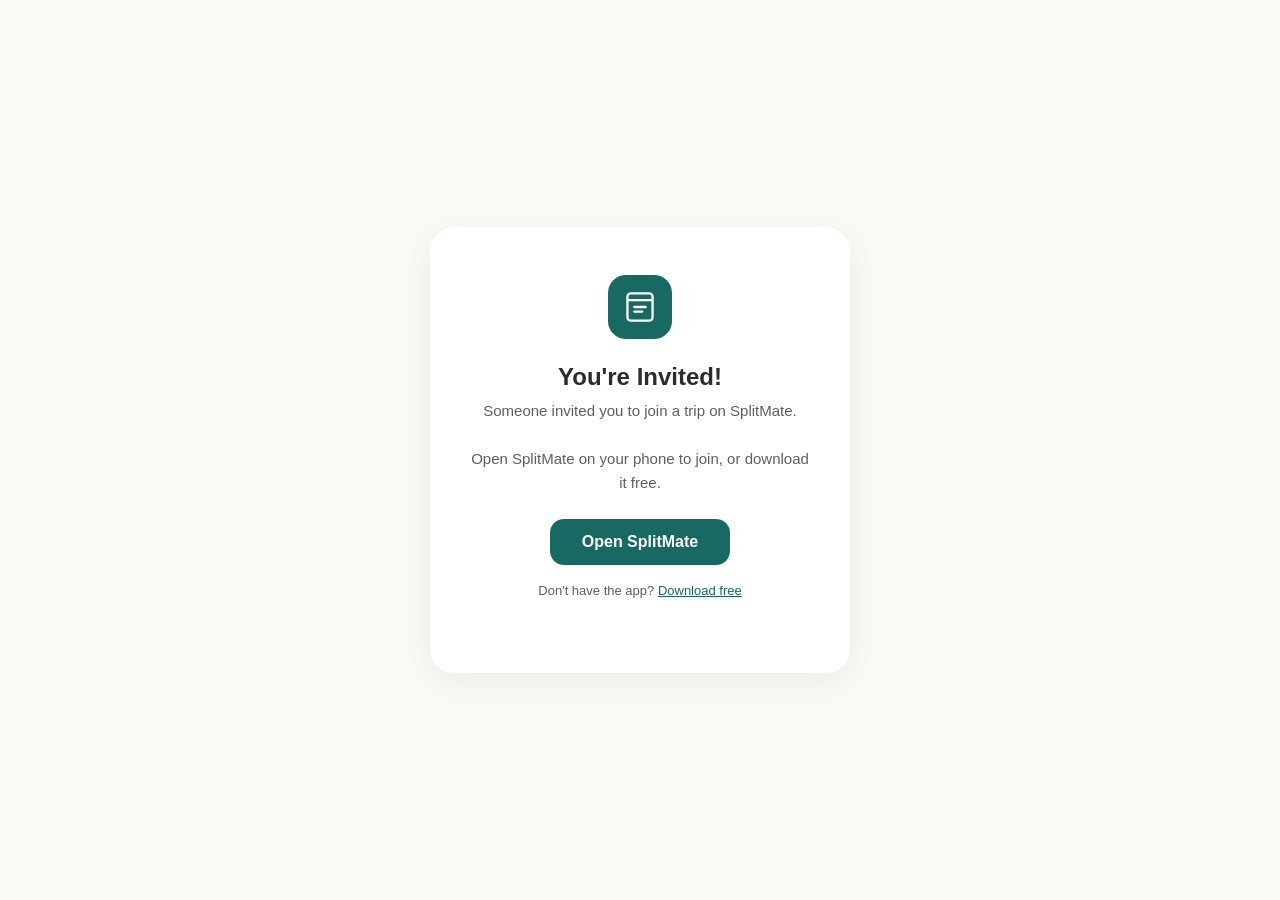
==== join.html @ 54b9efb8 "Initial landing page for splitmate.live SEO-optimized, responsive landing page with features, how-it" ====
<!DOCTYPE html>
<html lang="en">
<head>
  <meta charset="UTF-8">
  <meta name="viewport" content="width=device-width, initial-scale=1.0">
  <title>Join Trip — SplitMate</title>
  <meta name="description" content="You've been invited to join a trip on SplitMate. Download the app to split expenses with your group.">
  <link rel="icon" type="image/svg+xml" href="/favicon.svg">
  <style>
    :root { --teal: #186962; --dark: #2C2C2A; --gray: #5F5E5A; --bg: #FAF9F6; }
    * { box-sizing: border-box; margin: 0; padding: 0; }
    body {
      font-family: 'Inter', -apple-system, BlinkMacSystemFont, sans-serif;
      background: var(--bg);
      color: var(--dark);
      display: flex;
      align-items: center;
      justify-content: center;
      min-height: 100vh;
      padding: 24px;
    }
    .card {
      background: white;
      border-radius: 24px;
      padding: 48px 40px;
      text-align: center;
      max-width: 420px;
      box-shadow: 0 8px 32px rgba(0,0,0,0.06);
    }
    .icon {
      width: 64px; height: 64px;
      background: var(--teal);
      border-radius: 18px;
      display: flex; align-items: center; justify-content: center;
      margin: 0 auto 24px;
    }
    h1 { font-size: 24px; font-weight: 800; margin-bottom: 8px; }
    .code { font-size: 28px; font-weight: 800; letter-spacing: 4px; color: var(--teal); margin: 16px 0; }
    p { color: var(--gray); font-size: 15px; line-height: 1.6; margin-bottom: 24px; }
    .btn {
      display: inline-block;
      background: var(--teal);
      color: white;
      font-weight: 600;
      font-size: 16px;
      padding: 14px 32px;
      border-radius: 14px;
      text-decoration: none;
      transition: opacity 0.2s;
    }
    .btn:hover { opacity: 0.9; }
    .alt { font-size: 13px; color: var(--gray); margin-top: 16px; }
    .alt a { color: var(--teal); text-decoration: underline; }
  </style>
</head>
<body>
  <div class="card">
    <div class="icon">
      <svg width="32" height="32" viewBox="0 0 28 28" fill="none"><rect x="3" y="2" width="22" height="24" rx="3" stroke="white" stroke-width="2"/><path d="M3 8h22" stroke="white" stroke-width="2"/><path d="M9 14h10M9 18h7" stroke="white" stroke-width="2" stroke-linecap="round"/></svg>
    </div>
    <h1>You're Invited!</h1>
    <p>Someone invited you to join a trip on SplitMate.</p>
    <div class="code" id="inviteCode"></div>
    <p>Open SplitMate on your phone to join, or download it free.</p>
    <a class="btn" id="deepLink" href="#">Open SplitMate</a>
    <p class="alt">Don't have the app? <a href="/">Download free</a></p>
  </div>
  <script>
    const path = window.location.pathname;
    const parts = path.split('/').filter(Boolean);
    const code = parts.length >= 2 ? parts[1] : '';

    if (code) {
      document.getElementById('inviteCode').textContent = code.toUpperCase();
      document.getElementById('deepLink').href = 'splitmate://join/' + code;
    }
  </script>
</body>
</html>
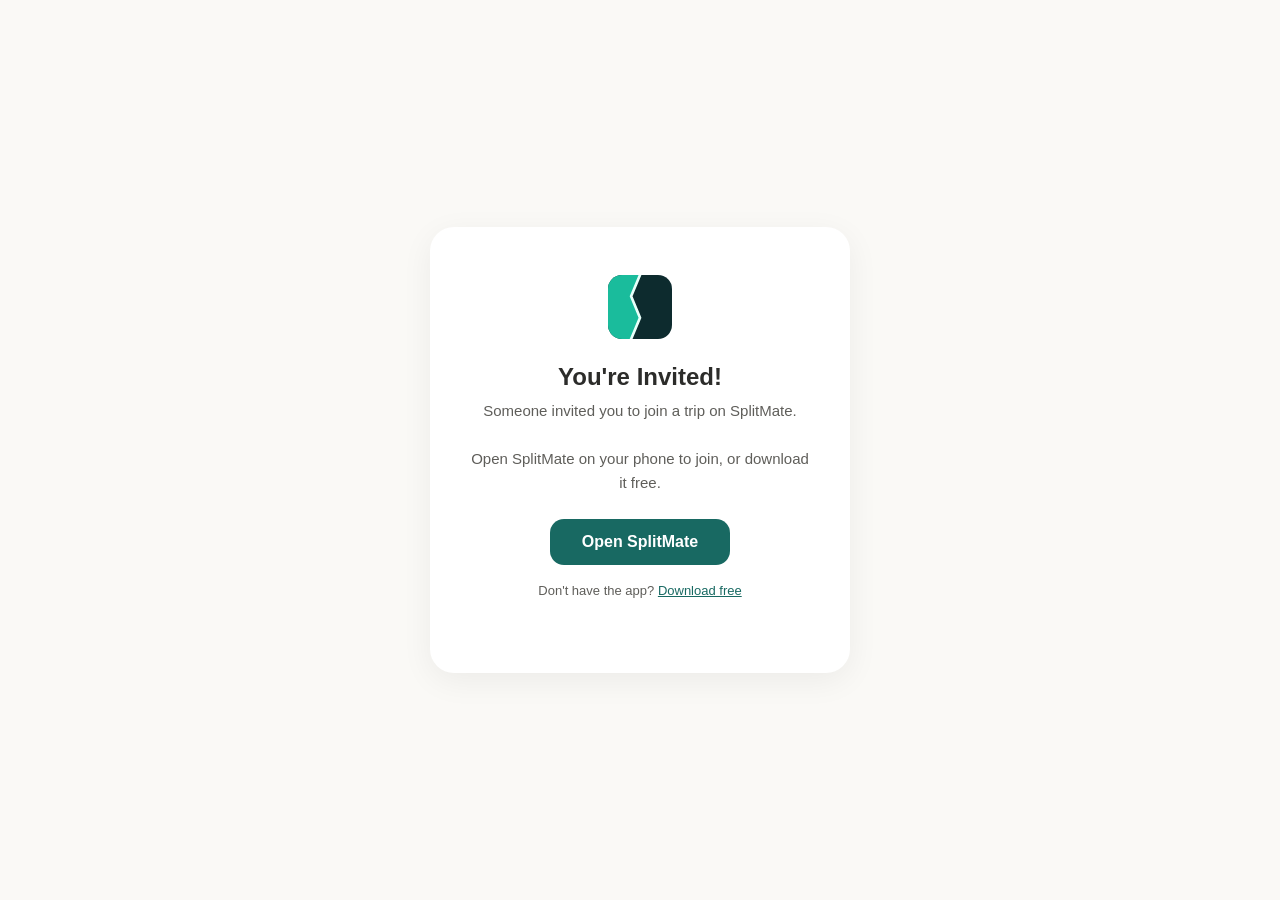
==== commit c9be8840: "Replace placeholder logo with actual SplitMate brand logo Co-Authored-By: Claude Opus 4.6 (1M contex" ====
--- a/join.html
+++ b/join.html
@@ -29,11 +29,12 @@
     }
     .icon {
       width: 64px; height: 64px;
-      background: var(--teal);
-      border-radius: 18px;
+      border-radius: 14px;
+      overflow: hidden;
       display: flex; align-items: center; justify-content: center;
       margin: 0 auto 24px;
     }
+    .icon svg { width: 100%; height: 100%; }
     h1 { font-size: 24px; font-weight: 800; margin-bottom: 8px; }
     .code { font-size: 28px; font-weight: 800; letter-spacing: 4px; color: var(--teal); margin: 16px 0; }
     p { color: var(--gray); font-size: 15px; line-height: 1.6; margin-bottom: 24px; }
@@ -56,7 +57,7 @@
 <body>
   <div class="card">
     <div class="icon">
-      <svg width="32" height="32" viewBox="0 0 28 28" fill="none"><rect x="3" y="2" width="22" height="24" rx="3" stroke="white" stroke-width="2"/><path d="M3 8h22" stroke="white" stroke-width="2"/><path d="M9 14h10M9 18h7" stroke="white" stroke-width="2" stroke-linecap="round"/></svg>
+      <svg width="32" height="32" viewBox="0 0 72 72" xmlns="http://www.w3.org/2000/svg"><rect width="72" height="72" fill="#0D2B2E"/><path d="M0,0 L36,0 L26,24 L36,48 L26,72 L0,72Z" fill="#1ABC9C"/><polyline points="36,0 26,24 36,48 26,72" fill="none" stroke="#E8FFFA" stroke-width="3" stroke-linejoin="round" stroke-linecap="round"/></svg>
     </div>
     <h1>You're Invited!</h1>
     <p>Someone invited you to join a trip on SplitMate.</p>
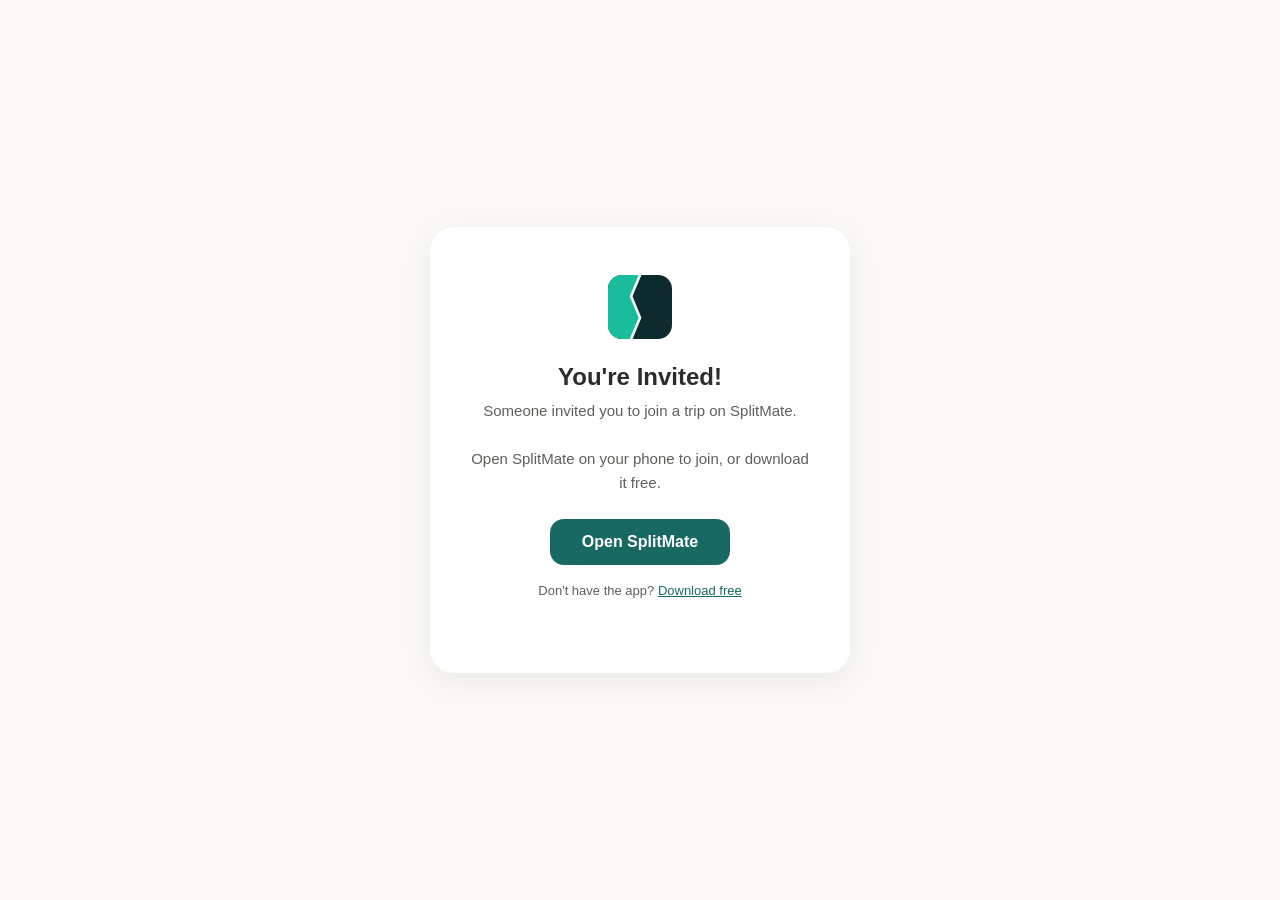
==== commit a921a158: "Add rounded corners to logo SVG, remove container background Co-Authored-By: Claude Opus 4.6 (1M con" ====
--- a/join.html
+++ b/join.html
@@ -57,7 +57,7 @@
 <body>
   <div class="card">
     <div class="icon">
-      <svg width="32" height="32" viewBox="0 0 72 72" xmlns="http://www.w3.org/2000/svg"><rect width="72" height="72" fill="#0D2B2E"/><path d="M0,0 L36,0 L26,24 L36,48 L26,72 L0,72Z" fill="#1ABC9C"/><polyline points="36,0 26,24 36,48 26,72" fill="none" stroke="#E8FFFA" stroke-width="3" stroke-linejoin="round" stroke-linecap="round"/></svg>
+      <svg width="32" height="32" viewBox="0 0 72 72" xmlns="http://www.w3.org/2000/svg"><rect width="72" height="72" rx="12" fill="#0D2B2E"/><path d="M0,0 L36,0 L26,24 L36,48 L26,72 L0,72Z" fill="#1ABC9C"/><polyline points="36,0 26,24 36,48 26,72" fill="none" stroke="#E8FFFA" stroke-width="3" stroke-linejoin="round" stroke-linecap="round"/></svg>
     </div>
     <h1>You're Invited!</h1>
     <p>Someone invited you to join a trip on SplitMate.</p>
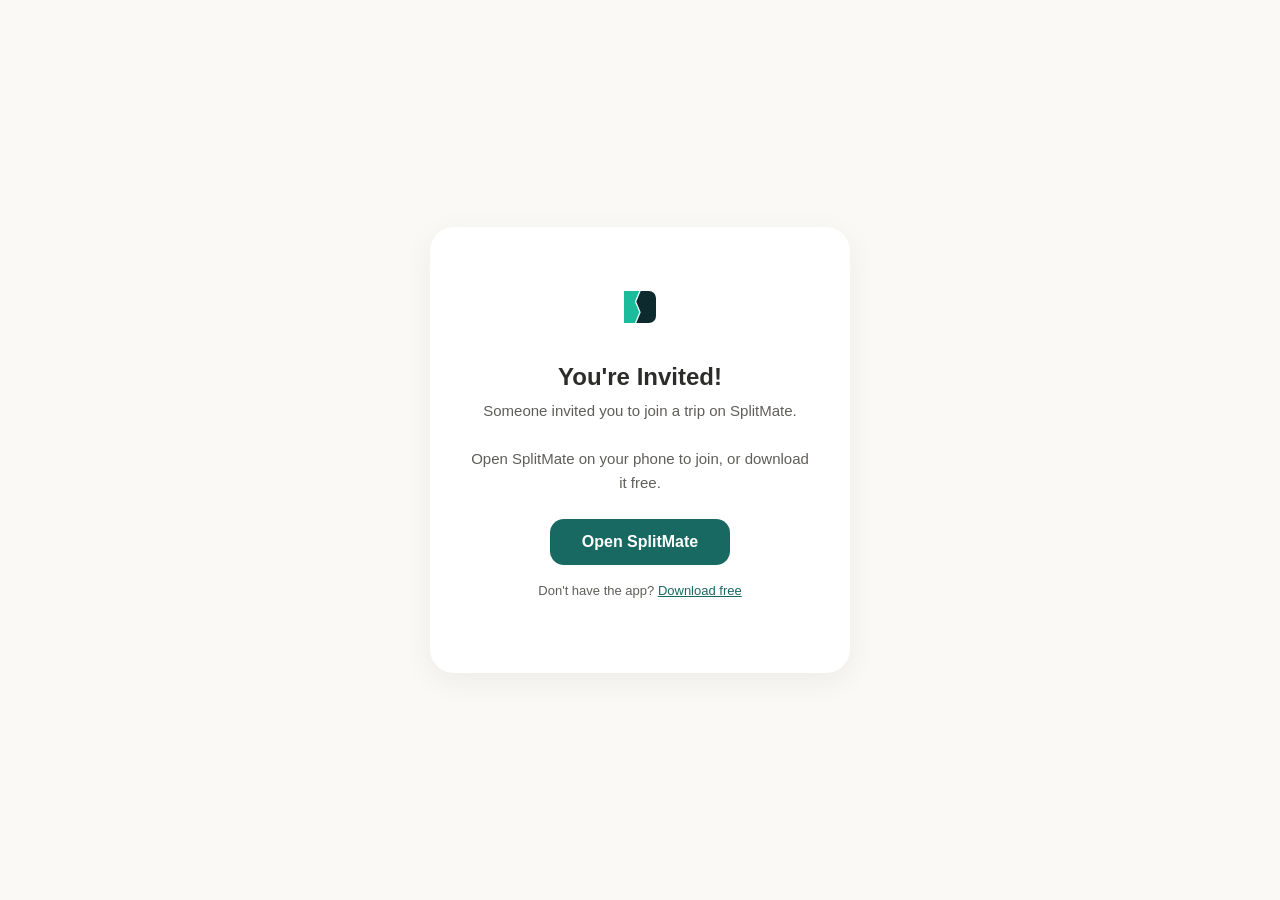
==== commit 96d118b4: "new design" ====
--- a/join.html
+++ b/join.html
@@ -5,7 +5,7 @@
   <meta name="viewport" content="width=device-width, initial-scale=1.0">
   <title>Join Trip — SplitMate</title>
   <meta name="description" content="You've been invited to join a trip on SplitMate. Download the app to split expenses with your group.">
-  <link rel="icon" type="image/svg+xml" href="/favicon.svg">
+  <link rel="icon" type="image/svg+xml" href="/favicon.svg?v=20260513">
   <style>
     :root { --teal: #186962; --dark: #2C2C2A; --gray: #5F5E5A; --bg: #FAF9F6; }
     * { box-sizing: border-box; margin: 0; padding: 0; }
@@ -57,7 +57,7 @@
 <body>
   <div class="card">
     <div class="icon">
-      <svg width="32" height="32" viewBox="0 0 72 72" xmlns="http://www.w3.org/2000/svg"><rect width="72" height="72" rx="12" fill="#0D2B2E"/><path d="M0,0 L36,0 L26,24 L36,48 L26,72 L0,72Z" fill="#1ABC9C"/><polyline points="36,0 26,24 36,48 26,72" fill="none" stroke="#E8FFFA" stroke-width="3" stroke-linejoin="round" stroke-linecap="round"/></svg>
+      <img src="/favicon.svg?v=20260513" alt="" width="32" height="32" />
     </div>
     <h1>You're Invited!</h1>
     <p>Someone invited you to join a trip on SplitMate.</p>
